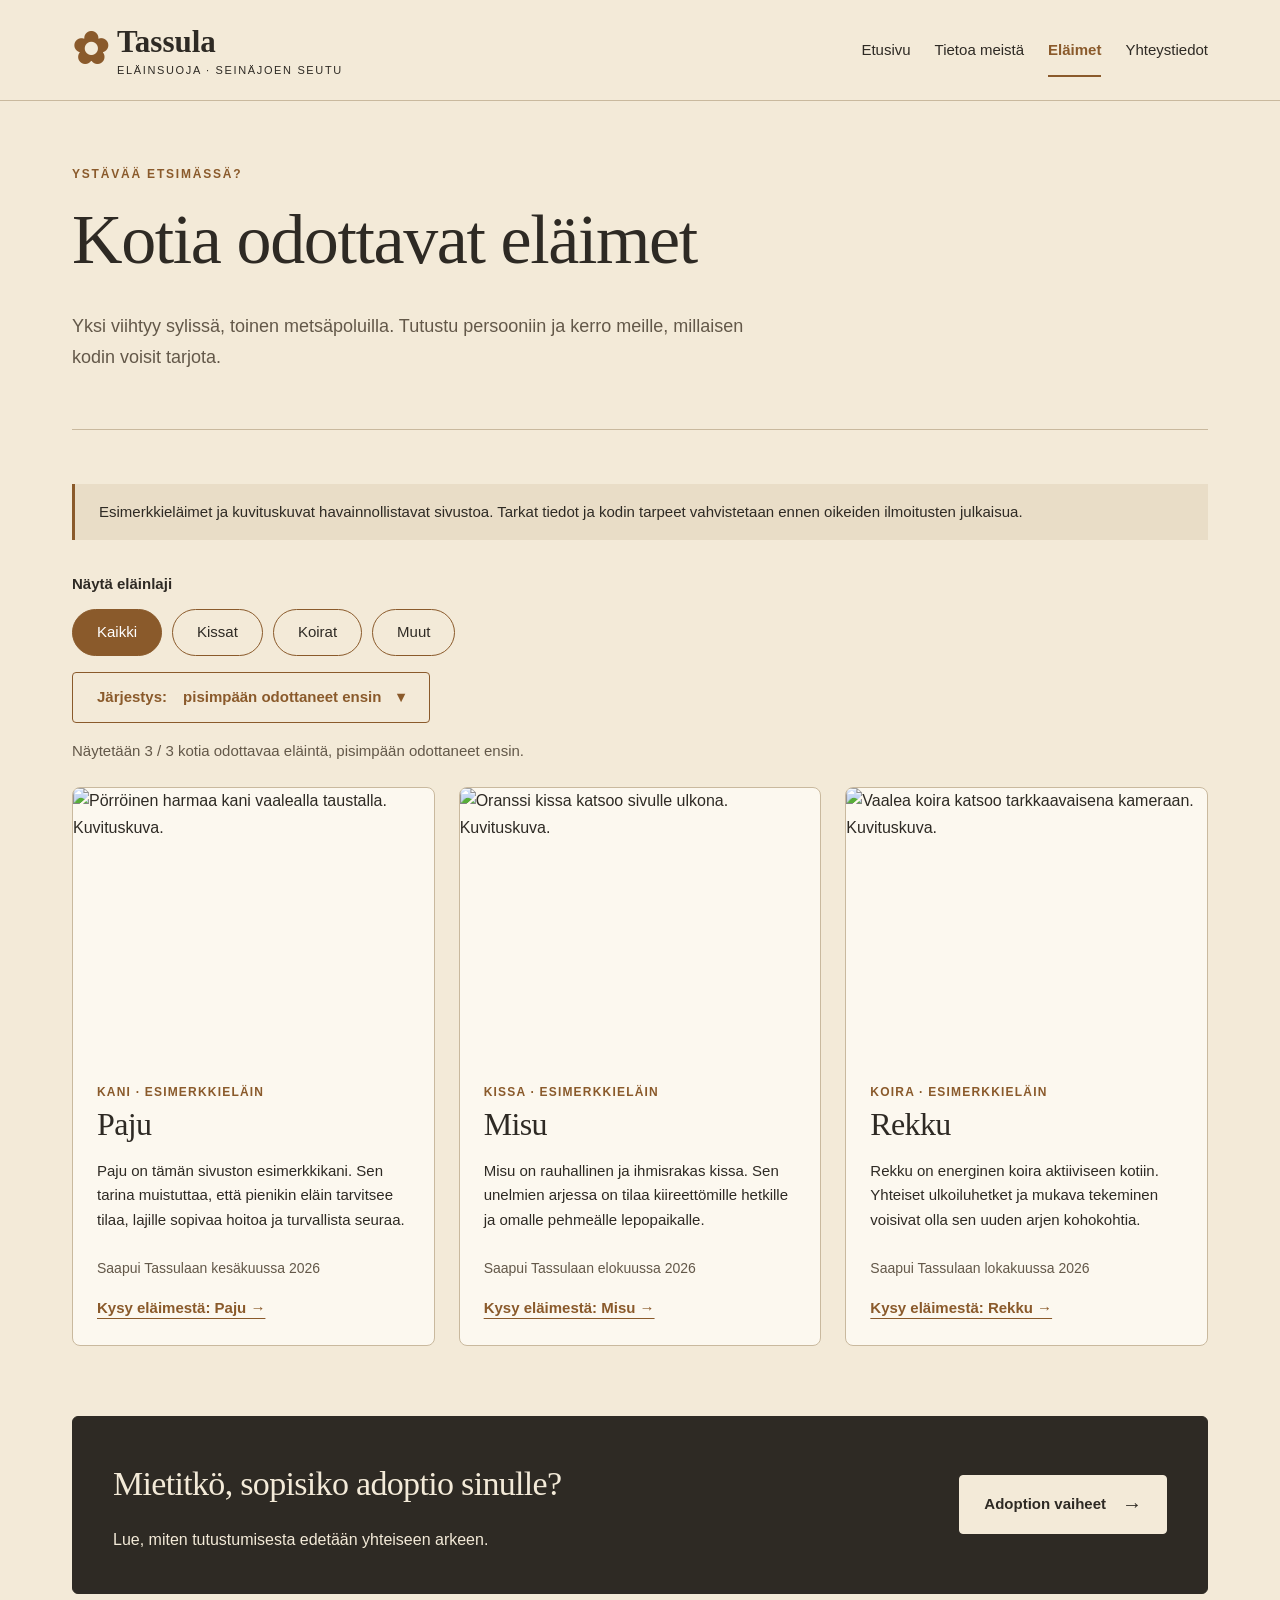
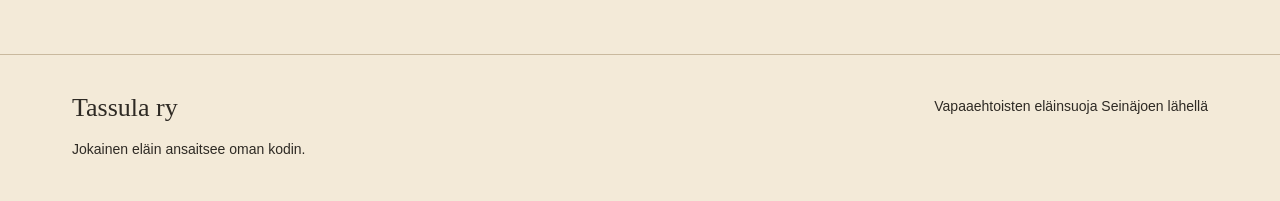
==== listing.html @ 734284c8 "Merge JS into one app.js, add sort popover and form saving" ====
<!doctype html>
<html lang="fi"><head><meta charset="UTF-8"><meta name="viewport" content="width=device-width, initial-scale=1.0"><meta name="description" content="Tassula ry – kotia odottavat eläimet, adoption vaiheet ja adoptiokysely."><title>Kotia odottavat eläimet | Tassula ry</title><link rel="stylesheet" href="style.css"><script src="app.js" defer></script></head><body>
<a class="skip" href="#sisalto">Siirry sisältöön</a><header class="site-header"><div class="header-inner"><a class="brand" href="index.html" aria-label="Tassula ry – etusivu"><span class="brand-icon" aria-hidden="true">✿</span><span>Tassula<span class="brand-sub">ELÄINSUOJA · SEINÄJOEN SEUTU</span></span></a><nav aria-label="Päävalikko"><ul><li><a href="index.html">Etusivu</a></li><li><a href="about.html">Tietoa meistä</a></li><li><a href="listing.html" aria-current="page">Eläimet</a></li><li><a href="contact.html">Yhteystiedot</a></li></ul></nav></div></header>
<main id="sisalto" tabindex="-1"><section class="page-intro"><p class="eyebrow">YSTÄVÄÄ ETSIMÄSSÄ?</p><h1>Kotia odottavat eläimet</h1><p class="lead">Yksi viihtyy sylissä, toinen metsäpoluilla. Tutustu persooniin ja kerro meille, millaisen kodin voisit tarjota.</p></section><section class="section listing-section" aria-label="Eläinlista"><p class="notice">Esimerkkieläimet ja kuvituskuvat havainnollistavat sivustoa. Tarkat tiedot ja kodin tarpeet vahvistetaan ennen oikeiden ilmoitusten julkaisua.</p><fieldset class="filters" id="filters" hidden><legend>Näytä eläinlaji</legend><div class="filter-options"><label><input type="radio" name="species" value="all" checked><span>Kaikki</span></label><label><input type="radio" name="species" value="cat"><span>Kissat</span></label><label><input type="radio" name="species" value="dog"><span>Koirat</span></label><label><input type="radio" name="species" value="other"><span>Muut</span></label></div></fieldset><div class="sort" id="sort" hidden><button type="button" class="button secondary sort-toggle" popovertarget="sort-menu" aria-expanded="false">Järjestys: <span id="sort-label">pisimpään odottaneet ensin</span> <span aria-hidden="true">▾</span></button><div id="sort-menu" class="sort-menu" popover><p class="sort-title">Järjestä eläimet</p><ul><li><button type="button" data-sort="waiting" aria-pressed="true">Pisimpään odottaneet ensin</button></li><li><button type="button" data-sort="name" aria-pressed="false">Nimen mukaan (A–Ö)</button></li></ul></div></div><p id="result-count" role="status" aria-live="polite" aria-atomic="true"></p><div class="animal-grid" id="animal-list"></div><p id="empty-state" class="notice" hidden>Tässä ryhmässä ei juuri nyt ole kotia odottavia eläimiä. Kokeile toista eläinlajia.</p><noscript><p>Eläinlista ja suodatus tarvitsevat JavaScriptin. Ota JavaScript käyttöön selaimessasi.</p></noscript></section><section class="cta"><div><h2>Mietitkö, sopisiko adoptio sinulle?</h2><p>Lue, miten tutustumisesta edetään yhteiseen arkeen.</p></div><a class="button light" href="about.html#adoptio">Adoption vaiheet <span aria-hidden="true">→</span></a></section></main>
<footer><div class="footer-inner"><div><strong>Tassula ry</strong><p>Jokainen eläin ansaitsee oman kodin.</p></div><div><p>Vapaaehtoisten eläinsuoja Seinäjoen lähellä</p></div></div></footer></body></html>
---- style.css ----
/* ==========================================================
   Tassula ry – style.css
   Yksi tyylitiedosto kaikille neljälle sivulle.

   Järjestys:
   1. Tokenit: värit, fontit ja välit (:root)
   2. Tumma tila
   3. Perusasetukset
   4. Yhteiset osat: ohituslinkki, header, valikko, footer
   5. Tekstit ja painikkeet
   6. Etusivu
   7. Eläinkortit ja eläinlista
   8. Tietoa meistä
   9. Yhteystiedot ja lomake
   10. Isommat näytöt (mobiili ensin: min-width)
   11. Käyttäjän asetukset: hover ja vähennetty liike

   Mobiili ensin: kohdat 1–9 ovat puhelinversio.
   Kohta 10 lisää asettelua, kun tilaa on enemmän.
   ========================================================== */


/* ---------- 1. Tokenit ---------- */

:root {
  color-scheme: light dark;

  /* Värit: "vanha paperi" toimeksiannosta */
  --bg: #f3ead8;             /* tausta, vanha paperi */
  --surface: #fcf8ef;        /* kortit, lomake */
  --surface-alt: #e9ddc7;    /* huomautuslaatikot */
  --text: #2e2a24;           /* teksti, tummanruskea */
  --muted: #635849;          /* aputekstit */
  --accent: #8a5a2b;         /* nahanruskea korostus: linkit, painikkeet */
  --accent-hover: #6c431d;   /* painike hiiren alla */
  --on-accent: #ffffff;      /* teksti korostusvärin päällä */
  --line: #c9b99e;           /* erotinviivat */
  --field-bg: #fffdf8;       /* lomakekentän tausta */
  --field-border: #8d7b63;   /* lomakekentän reuna */
  --error: #8c2721;          /* virheilmoitukset */
  --invert-bg: #2e2a24;      /* tumma kehotusalue sivun lopussa */
  --invert-text: #f3ead8;
  --invert-accent: #e1bb91;
  --invert-border: #2e2a24;
  --focus: #2e2a24;          /* näppäimistöfokuksen reunus */
  --shadow: rgb(46 42 36 / 0.25);    /* popover-valikon varjo */
  --backdrop: rgb(46 42 36 / 0.2);   /* sivu valikon takana */

  /* Fontit: kaksi järjestelmäfonttia, ei latausta */
  --font-heading: Georgia, "Times New Roman", serif;
  --font-text: Arial, Helvetica, sans-serif;

  /* Välit */
  --space-xs: 0.25rem;
  --space-s: 0.5rem;
  --space-m: 1rem;
  --space-l: 1.5rem;
  --space-xl: 2rem;
  --space-2xl: 3rem;
  --space-3xl: 4rem;

  /* Mitat */
  --page-width: 75rem;
  --page-padding: 1.25rem;
  --radius: 6px;
  --radius-card: 8px;
}


/* ---------- 2. Tumma tila ----------
   Muu CSS käyttää vain var()-arvoja, joten tumma tila
   vaihtaa pelkät tokenit. Korostusväri vaalenee, koska
   #8a5a2b tummalla taustalla olisi vain 2.98:1. */

@media (prefers-color-scheme: dark) {
  :root {
    --bg: #1d1915;
    --surface: #27211b;
    --surface-alt: #342b22;
    --text: #f1e9dd;
    --muted: #cdbfaa;
    --accent: #e2aa6f;
    --accent-hover: #f2c896;
    --on-accent: #1d1915;
    --line: #4d4236;
    --field-bg: #16130f;
    --field-border: #9c8b74;
    --error: #ffab9e;
    --invert-bg: #2f2720;
    --invert-text: #f1e9dd;
    --invert-accent: #e8b27a;
    --invert-border: #5a4b3c;
    --focus: #f1e9dd;
    --shadow: rgb(0 0 0 / 0.6);
    --backdrop: rgb(0 0 0 / 0.45);
  }
}


/* ---------- 3. Perusasetukset ---------- */

*,
*::before,
*::after {
  box-sizing: border-box;
}

/* Header ylhäällä, footer alhaalla myös lyhyillä sivuilla */
body {
  margin: 0;
  min-height: 100dvh;
  display: grid;
  grid-template-rows: auto 1fr auto;
  background: var(--bg);
  color: var(--text);
  font-family: var(--font-text);
  font-size: 1rem;
  line-height: 1.65;
  overflow-wrap: break-word;
}

main {
  width: 100%;
  min-width: 0;
  max-width: var(--page-width);
  margin-inline: auto;
  padding-inline: var(--page-padding);
}

/* Ohituslinkki vie fokuksen mainiin: ei reunusta koko sisällön ympärille */
main:focus {
  outline: none;
}

img {
  display: block;
  max-width: 100%;
  height: auto;
}

button,
input,
textarea,
select {
  font: inherit;
}

a {
  color: var(--accent);
  text-underline-offset: 0.3em;
}

/* Näkyvä fokus jokaiselle linkille, painikkeelle ja kentälle */
:focus-visible {
  outline: 3px solid var(--focus);
  outline-offset: 4px;
}

[hidden] {
  display: none;
}

/* Piilotettu näkyvistä, mutta ruudunlukija lukee */
.sr-only {
  position: absolute;
  width: 1px;
  height: 1px;
  padding: 0;
  margin: -1px;
  overflow: hidden;
  clip: rect(0, 0, 0, 0);
  white-space: nowrap;
  border: 0;
}


/* ---------- 4. Yhteiset osat ---------- */

.skip {
  position: fixed;
  top: -100px;
  left: var(--space-m);
  z-index: 10;
  padding: var(--space-s) var(--space-m);
  background: var(--text);
  color: var(--bg);
}

.skip:focus {
  top: var(--space-s);
}

.site-header {
  border-bottom: 1px solid var(--line);
}

.header-inner {
  max-width: var(--page-width);
  margin-inline: auto;
  padding: var(--space-l) var(--page-padding) var(--space-s);
  display: flex;
  flex-direction: column;
  gap: var(--space-s);
}

.brand {
  display: flex;
  align-items: center;
  gap: var(--space-s);
  color: var(--text);
  font-family: var(--font-heading);
  font-size: 1.75rem;
  font-weight: bold;
  line-height: 1.15;
  text-decoration: none;
}

.brand-icon {
  font-size: 2.5rem;
  color: var(--accent);
}

.brand-sub {
  display: block;
  margin-top: var(--space-xs);
  font-family: var(--font-text);
  font-size: 0.6875rem;
  font-weight: normal;
  letter-spacing: 0.15em;
}

nav ul {
  display: flex;
  flex-wrap: wrap;
  gap: 0 var(--space-l);
  margin: 0;
  padding: 0;
  list-style: none;
}

/* Isot napautuskohteet: noin 48 px korkea linkki */
nav a {
  display: inline-block;
  padding: 0.75rem 0;
  color: var(--text);
  font-size: 0.9375rem;
  text-decoration: none;
}

nav a[aria-current="page"] {
  color: var(--accent);
  font-weight: bold;
  box-shadow: 0 2px var(--accent);
}

footer {
  border-top: 1px solid var(--line);
}

.footer-inner {
  max-width: var(--page-width);
  margin-inline: auto;
  padding: var(--space-l) var(--page-padding);
  display: flex;
  flex-direction: column;
  gap: var(--space-m);
  font-size: 0.875rem;
}

.footer-inner strong {
  font-family: var(--font-heading);
  font-size: 1.625rem;
  font-weight: normal;
}

.footer-inner p {
  margin: var(--space-s) 0;
}


/* ---------- 5. Tekstit ja painikkeet ---------- */

h1,
h2,
h3 {
  font-family: var(--font-heading);
  font-weight: normal;
  line-height: 1.12;
  letter-spacing: -0.02em;
}

h1 {
  font-size: clamp(2.25rem, 6vw, 4.375rem);
  margin: var(--space-m) 0 var(--space-xl);
}

h2 {
  font-size: clamp(1.75rem, 3.5vw, 2.625rem);
  margin: var(--space-s) 0 var(--space-l);
}

h3 {
  font-size: 1.6875rem;
  margin: 0 0 var(--space-m);
}

p {
  margin: 0 0 var(--space-l);
}

.eyebrow {
  margin-bottom: var(--space-m);
  color: var(--accent);
  font-size: 0.75rem;
  font-weight: bold;
  letter-spacing: 0.15em;
}

.lead {
  max-width: 42rem;
  color: var(--muted);
  font-size: 1.125rem;
  line-height: 1.7;
}

.small,
.hint {
  color: var(--muted);
  font-size: 0.875rem;
}

.text-link {
  font-size: 0.9375rem;
  font-weight: bold;
}

.notice {
  padding: var(--space-m) var(--space-l);
  border-left: 3px solid var(--accent);
  background: var(--surface-alt);
  color: var(--text);
  font-size: 0.9375rem;
}

.notice p {
  margin: var(--space-s) 0 0;
}

.button {
  display: inline-flex;
  align-items: center;
  justify-content: center;
  gap: var(--space-m);
  min-height: 48px;
  max-width: 100%;
  padding: 0.75rem var(--space-l);
  border: 1px solid var(--accent);
  border-radius: 4px;
  background: var(--accent);
  color: var(--on-accent);
  font-size: 0.9375rem;
  font-weight: bold;
  text-align: center;
  text-decoration: none;
  cursor: pointer;
  transition: background-color 0.15s, color 0.15s;
}

.button span {
  font-size: 1.25rem;
}

/* Vaalea painike tummalla kehotusalueella */
.button.light {
  border-color: var(--invert-text);
  background: var(--invert-text);
  color: var(--invert-bg);
}

/* Toissijainen painike: vain reunus (Järjestys, Tyhjennä lomake) */
.button.secondary {
  background: transparent;
  color: var(--accent);
}

.section {
  padding: var(--space-xl) 0;
}

.section-heading {
  display: flex;
  flex-direction: column;
  align-items: flex-start;
  margin-bottom: var(--space-l);
}

/* Tumma kehotusalue sivun lopussa */
.cta {
  --focus: var(--invert-text);   /* fokusreunus näkyy myös tummalla taustalla */
  display: flex;
  flex-direction: column;
  align-items: flex-start;
  gap: var(--space-l);
  margin: var(--space-m) 0 var(--space-xl);
  padding: var(--space-l);
  border: 1px solid var(--invert-border);
  border-radius: var(--radius);
  background: var(--invert-bg);
  color: var(--invert-text);
}

.cta h2 {
  font-size: 1.875rem;
}

.cta p {
  margin-bottom: 0;
}

.cta .eyebrow {
  color: var(--invert-accent);
}

.cta .button {
  flex-shrink: 0;
}

.page-intro {
  padding: var(--space-xl) 0;
  border-bottom: 1px solid var(--line);
}

.page-intro h1 {
  max-width: 53rem;
}


/* ---------- 6. Etusivu ---------- */

.hero {
  display: grid;
  gap: var(--space-xl);
  padding: var(--space-xl) 0;
}

.hero h1 em {
  color: var(--accent);
  font-weight: normal;
}

.hero .lead {
  max-width: 27rem;
  font-size: 1.0625rem;
}

.actions {
  display: flex;
  flex-wrap: wrap;
  align-items: center;
  gap: var(--space-l);
  margin: var(--space-xl) 0 var(--space-l);
}

.hero-photo {
  position: relative;
  margin: 0;
}

.hero-photo img {
  width: 100%;
  height: 25rem;
  object-fit: cover;
  object-position: center 43%;
  border-radius: 140px 140px 4px 4px;
}

.hero-photo figcaption {
  position: absolute;
  right: var(--space-m);
  bottom: var(--space-m);
  left: var(--space-m);
  padding: 0.75rem var(--space-m);
  background: var(--bg);
  font-family: var(--font-heading);
  font-size: 1rem;
  font-style: italic;
  text-align: center;
}

.intro-strip {
  padding: var(--space-xl) 0;
  border-block: 1px solid var(--line);
}

.intro-strip h2 {
  margin: var(--space-m) 0;
  font-size: 1.9375rem;
}

.intro-strip p {
  margin: 0;
}

.intro-strip > p:last-child {
  font-size: 0.9375rem;
}


/* ---------- 7. Eläinkortit ja eläinlista ---------- */

/* Niin monta 16rem:n saraketta kuin mahtuu: puhelimella yksi */
.animal-grid {
  display: grid;
  grid-template-columns: repeat(auto-fit, minmax(min(16rem, 100%), 1fr));
  gap: var(--space-l);
}

.animal-card {
  display: flex;
  flex-direction: column;
  overflow: hidden;
  border: 1px solid var(--line);
  border-radius: var(--radius-card);
  background: var(--surface);
}

.animal-card img {
  width: 100%;
  aspect-ratio: 4 / 3;
  object-fit: cover;
  object-position: center 38%;
}

.card-body {
  display: flex;
  flex: 1;
  flex-direction: column;
  padding: var(--space-l);
}

.animal-card h2,
.animal-card h3 {
  margin: var(--space-xs) 0 var(--space-m);
  font-size: 2rem;
}

.species {
  margin: 0;
  color: var(--accent);
  font-size: 0.75rem;
  font-weight: bold;
  letter-spacing: 0.1em;
  text-transform: uppercase;
}

.story {
  flex: 1;
  font-size: 0.9375rem;
}

.arrived {
  margin-bottom: var(--space-s);
  color: var(--muted);
  font-size: 0.875rem;
}

.animal-card .text-link {
  align-self: flex-start;
  margin-top: var(--space-s);
}

.listing-section {
  padding-top: var(--space-xl);
}

/* Lajisuodatin: valintanapit näkyvät pillereinä */
.filters {
  margin: var(--space-xl) 0 var(--space-m);
  padding: 0;
  border: 0;
}

.filters legend {
  margin-bottom: 0.75rem;
  padding: 0;
  font-size: 0.9375rem;
  font-weight: bold;
}

.filter-options {
  display: flex;
  flex-wrap: wrap;
  gap: 0.625rem;
}

.filter-options label {
  position: relative;
  cursor: pointer;
}

.filter-options input {
  position: absolute;
  inset: 0;
  width: 100%;
  height: 100%;
  margin: 0;
  opacity: 0;
  cursor: pointer;
}

.filter-options span {
  display: block;
  padding: 0.625rem 1.125rem;
  border: 1px solid var(--accent);
  border-radius: 30px;
  font-size: 0.9375rem;
}

.filter-options input:checked + span {
  background: var(--accent);
  color: var(--on-accent);
}

.filter-options input:focus-visible + span {
  outline: 3px solid var(--focus);
  outline-offset: 4px;
}

/* Järjestysvalikko: painike avaa popoverin (HTML:n popover-attribuutti).
   Selain hoitaa avaamisen, Escin, ulkopuolelle klikkaamisen ja fokuksen. */
.sort {
  margin-bottom: var(--space-m);
}

/* Painikkeen tekstit samankokoisina (.button span on nuolta varten isompi) */
.sort-toggle span {
  font-size: inherit;
}

.sort-menu {
  width: min(20rem, 100vw - 2rem);
  padding: var(--space-m);
  border: 1px solid var(--line);
  border-radius: var(--radius-card);
  background: var(--surface);
  color: var(--text);
  box-shadow: 0 0.5rem 1.5rem var(--shadow);
}

.sort-menu::backdrop {
  background: var(--backdrop);
}

.sort-title {
  margin: 0 0 var(--space-s);
  font-weight: bold;
}

.sort-menu ul {
  display: grid;
  gap: var(--space-xs);
  margin: 0;
  padding: 0;
  list-style: none;
}

.sort-menu button {
  width: 100%;
  min-height: 44px;
  padding: 0.625rem var(--space-m);
  border: 1px solid transparent;
  border-radius: 4px;
  background: transparent;
  color: var(--text);
  text-align: left;
  cursor: pointer;
}

/* Valittu järjestys, sama tapa kuin luennon suodatinpainikkeissa */
.sort-menu button[aria-pressed="true"] {
  background: var(--accent);
  color: var(--on-accent);
  font-weight: bold;
}

/* Tilarivi: "Näytetään 3 / 3 kotia odottavaa eläintä…" */
.listing-section [role="status"] {
  color: var(--muted);
  font-size: 0.9375rem;
}


/* ---------- 8. Tietoa meistä ---------- */

.about-split {
  display: grid;
  gap: var(--space-xl);
}

.about-split img {
  width: 100%;
  height: 21.875rem;
  object-fit: cover;
  object-position: center 35%;
  border-radius: var(--radius) 100px var(--radius) var(--radius);
}

/* Adoption vaiheet: numerot 01–04 CSS-laskurilla */
.steps {
  display: grid;
  gap: var(--space-m);
  margin: var(--space-xl) 0;
  padding: 0;
  list-style: none;
  counter-reset: step;
}

.steps li {
  position: relative;
  padding: var(--space-l) 0 0 3rem;
  border-top: 1px solid var(--line);
  counter-increment: step;
}

.steps li::before {
  content: "0" counter(step);
  position: absolute;
  left: 0;
  color: var(--accent);
  font-family: var(--font-heading);
  font-size: 1.6875rem;
}

.steps p {
  max-width: 26rem;
}


/* ---------- 9. Yhteystiedot ja lomake ---------- */

.contact-layout {
  display: grid;
  gap: var(--space-xl);
}

.contact-note h2 {
  font-size: 2rem;
}

.contact-note .notice {
  margin-top: var(--space-xl);
}

form {
  padding: var(--space-l);
  border: 1px solid var(--line);
  border-radius: var(--radius-card);
  background: var(--surface);
}

form fieldset {
  min-width: 0;
  margin: 0;
  padding: 0;
  border: 0;
}

.field {
  margin-bottom: var(--space-l);
}

.field label {
  display: block;
  margin-bottom: var(--space-s);
  font-size: 0.9375rem;
  font-weight: bold;
}

.field input,
.field select,
.field textarea {
  display: block;
  width: 100%;
  min-height: 48px;
  padding: 0.75rem;
  border: 1px solid var(--field-border);
  border-radius: 3px;
  background: var(--field-bg);
  color: var(--text);
}

.field textarea {
  resize: vertical;
}

.hint {
  margin: var(--space-s) 0;
}

.error {
  margin: var(--space-s) 0 0;
  color: var(--error);
  font-size: 0.9375rem;
  font-weight: bold;
}

.field [aria-invalid="true"] {
  border: 2px solid var(--error);
}

.error-summary {
  margin-bottom: var(--space-l);
  padding: var(--space-m);
  border: 2px solid var(--error);
}

.error-summary h2 {
  font-size: 1.5625rem;
}

.error-summary a {
  color: var(--error);
}

.success {
  padding: var(--space-m);
  border: 2px solid var(--accent);
  border-radius: var(--radius-card);
  background: var(--surface);
}

.success h2 {
  font-size: 2rem;
}

.success dt {
  margin-top: var(--space-m);
  font-weight: bold;
}

.success dd {
  margin: var(--space-xs) 0 var(--space-m);
  white-space: pre-wrap;
  overflow-wrap: anywhere;
}

/* Tarkistus- ja tyhjennyspainike rinnakkain, kapealla allekkain */
.form-actions {
  display: flex;
  flex-wrap: wrap;
  gap: var(--space-m);
}

/* Kertoo palautetusta tai tyhjennetystä kyselystä (localStorage) */
.draft-status {
  color: var(--muted);
  font-size: 0.9375rem;
}

.draft-status:empty {
  margin: 0;
}

/* Virheyhteenveto ja valmis kysely saavat fokuksen JavaScriptillä */
.error-summary:focus,
.success:focus {
  outline: 3px solid var(--focus);
  outline-offset: 4px;
}


/* ---------- 10. Isommat näytöt ---------- */

/* Tabletti ja iso puhelin vaakatasossa: 640 px ylöspäin */
@media (min-width: 40rem) {
  :root {
    --page-padding: 2rem;
  }

  .section {
    padding: 3.375rem 0;
  }

  .section-heading {
    flex-direction: row;
    justify-content: space-between;
    align-items: center;
    gap: var(--space-m);
    margin-bottom: 0;
  }

  .page-intro {
    padding: var(--space-3xl) 0 var(--space-xl);
  }

  .hero-photo img {
    height: 28.75rem;
  }

  .hero-photo figcaption {
    font-size: 1.125rem;
  }

  .intro-strip {
    display: grid;
    grid-template-columns: 1fr 1.5fr;
    align-items: center;
    gap: var(--space-xl);
    padding: 2.375rem 0;
  }

  .intro-strip > .eyebrow {
    grid-column: 1 / -1;
  }

  .intro-strip h2 {
    margin: 0;
  }

  .about-split {
    grid-template-columns: 1fr 1.1fr;
    align-items: center;
  }

  .steps {
    grid-template-columns: 1fr 1fr;
    gap: var(--space-xl);
  }

  .steps li {
    padding-left: 3.75rem;
  }

  .cta {
    padding: var(--space-xl);
  }

  .cta h2 {
    font-size: 2.125rem;
  }

  form,
  .success {
    padding: var(--space-xl);
  }

  .footer-inner {
    flex-direction: row;
    justify-content: space-between;
    padding-block: var(--space-xl);
  }
}

/* Läppäri ja työpöytä: 880 px ylöspäin */
@media (min-width: 55rem) {
  .header-inner {
    flex-direction: row;
    align-items: center;
    justify-content: space-between;
    gap: var(--space-xl);
    padding-block: var(--space-l);
  }

  .brand {
    font-size: 1.9375rem;
  }

  .brand-icon {
    font-size: 2.75rem;
  }

  .hero {
    grid-template-columns: 1.08fr 1fr;
    align-items: center;
    gap: var(--space-3xl);
    padding: 3.75rem 0;
  }

  .hero-photo img {
    height: 35rem;
    border-radius: 180px 180px var(--radius) var(--radius);
  }

  .intro-strip {
    grid-template-columns: 0.8fr 1.2fr 1.3fr;
  }

  .intro-strip > .eyebrow {
    grid-column: auto;
  }

  .about-split {
    gap: var(--space-3xl);
  }

  .about-split img {
    height: 26.25rem;
  }

  .contact-layout {
    grid-template-columns: 0.8fr 1.2fr;
    gap: 4.375rem;
  }

  .cta {
    flex-direction: row;
    align-items: center;
    justify-content: space-between;
    margin-bottom: 3.75rem;
    padding: 2.5rem;
  }

  .filter-options span {
    padding-inline: var(--space-l);
  }
}


/* ---------- 11. Käyttäjän asetukset ---------- */

/* Hover-efektit vain laitteilla, joissa on hiiri */
@media (hover: hover) {
  a:hover {
    text-decoration-thickness: 2px;
  }

  .button:hover {
    border-color: var(--accent-hover);
    background: var(--accent-hover);
    color: var(--on-accent);
  }

  .sort-menu button:hover {
    border-color: var(--accent);
  }
}

@media (prefers-reduced-motion: reduce) {
  .button {
    transition: none;
  }
}
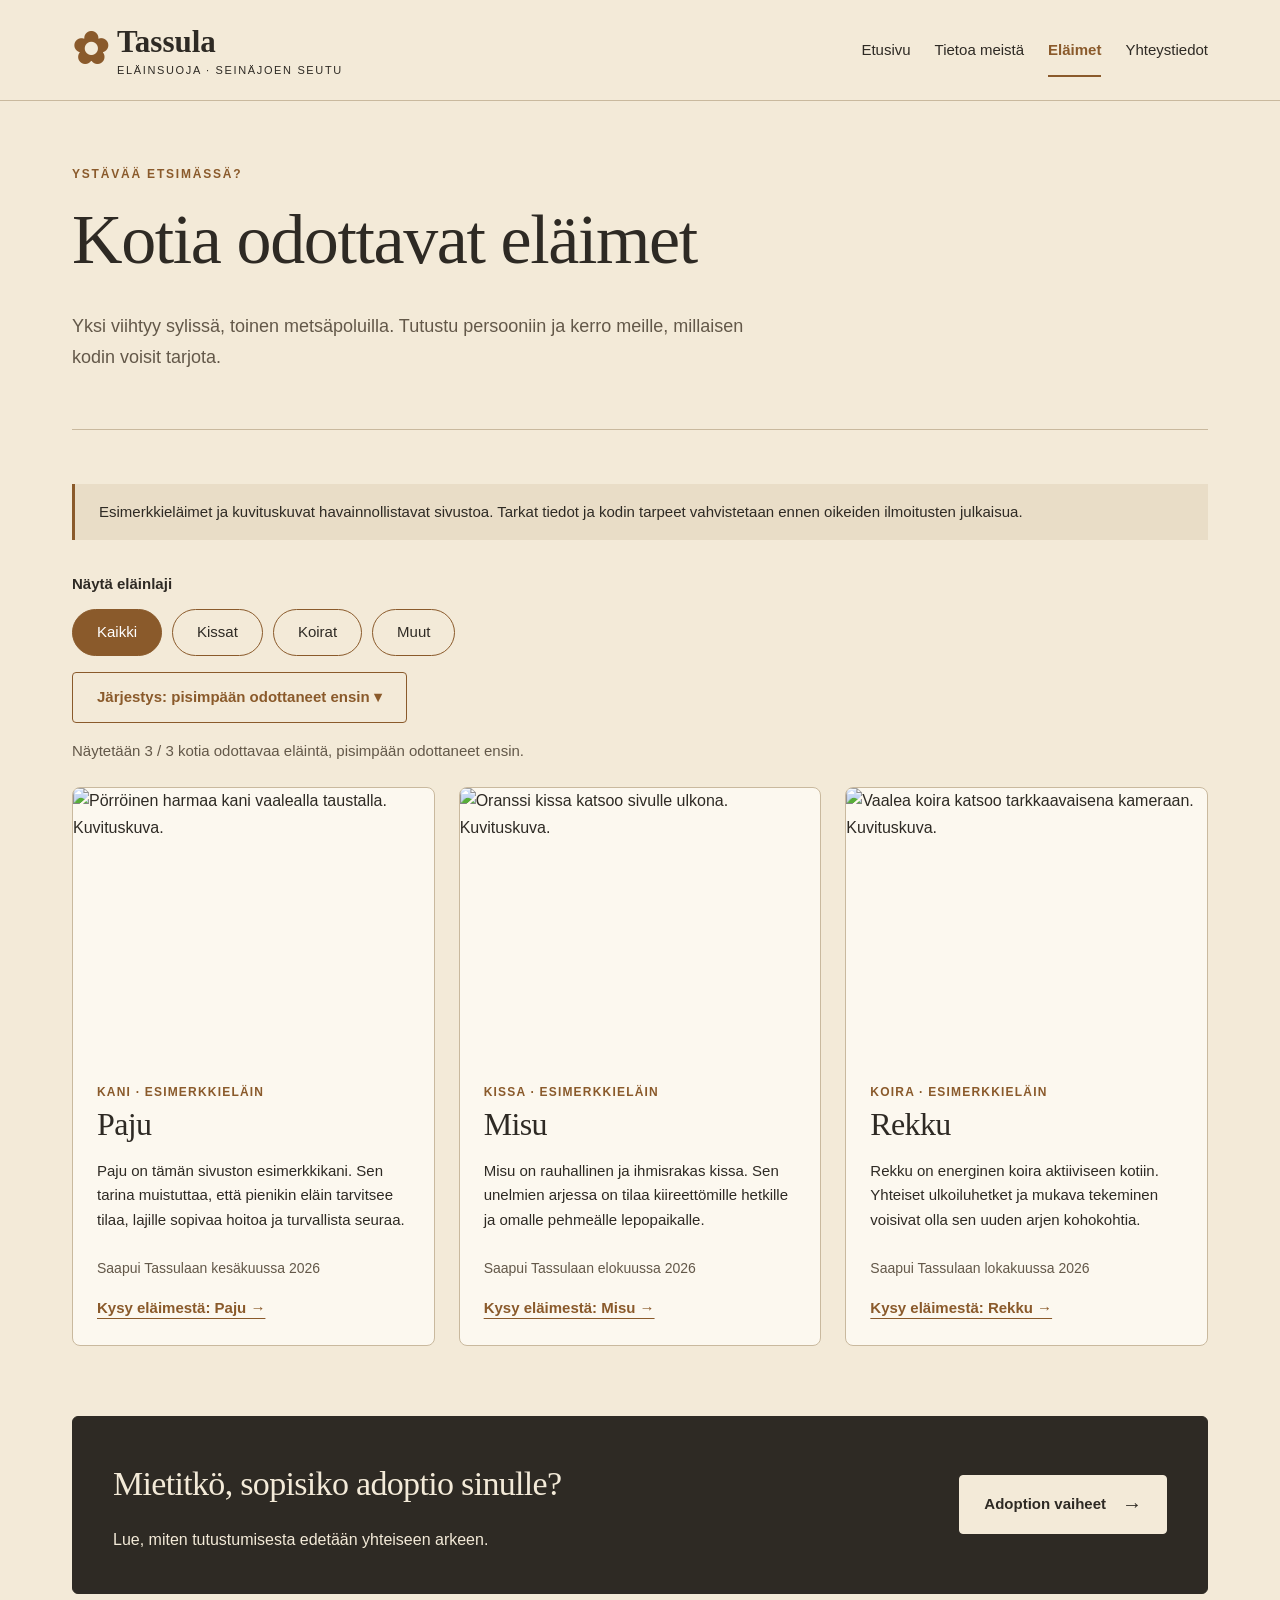
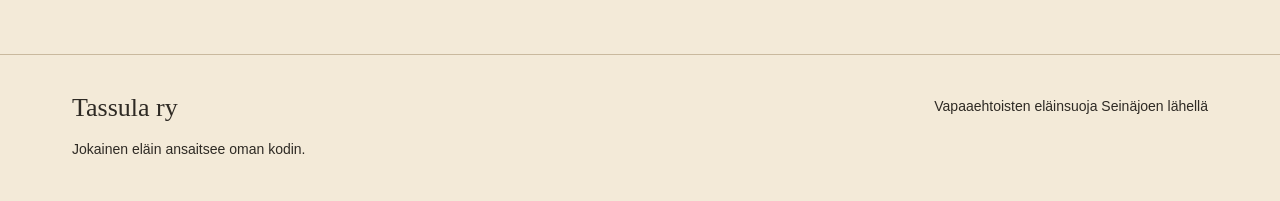
==== commit cecc0030: "Remove aria-expanded from popover button (W3C-validator)" ====
--- a/listing.html
+++ b/listing.html
@@ -1,5 +1,5 @@
 <!doctype html>
 <html lang="fi"><head><meta charset="UTF-8"><meta name="viewport" content="width=device-width, initial-scale=1.0"><meta name="description" content="Tassula ry – kotia odottavat eläimet, adoption vaiheet ja adoptiokysely."><title>Kotia odottavat eläimet | Tassula ry</title><link rel="stylesheet" href="style.css"><script src="app.js" defer></script></head><body>
 <a class="skip" href="#sisalto">Siirry sisältöön</a><header class="site-header"><div class="header-inner"><a class="brand" href="index.html" aria-label="Tassula ry – etusivu"><span class="brand-icon" aria-hidden="true">✿</span><span>Tassula<span class="brand-sub">ELÄINSUOJA · SEINÄJOEN SEUTU</span></span></a><nav aria-label="Päävalikko"><ul><li><a href="index.html">Etusivu</a></li><li><a href="about.html">Tietoa meistä</a></li><li><a href="listing.html" aria-current="page">Eläimet</a></li><li><a href="contact.html">Yhteystiedot</a></li></ul></nav></div></header>
-<main id="sisalto" tabindex="-1"><section class="page-intro"><p class="eyebrow">YSTÄVÄÄ ETSIMÄSSÄ?</p><h1>Kotia odottavat eläimet</h1><p class="lead">Yksi viihtyy sylissä, toinen metsäpoluilla. Tutustu persooniin ja kerro meille, millaisen kodin voisit tarjota.</p></section><section class="section listing-section" aria-label="Eläinlista"><p class="notice">Esimerkkieläimet ja kuvituskuvat havainnollistavat sivustoa. Tarkat tiedot ja kodin tarpeet vahvistetaan ennen oikeiden ilmoitusten julkaisua.</p><fieldset class="filters" id="filters" hidden><legend>Näytä eläinlaji</legend><div class="filter-options"><label><input type="radio" name="species" value="all" checked><span>Kaikki</span></label><label><input type="radio" name="species" value="cat"><span>Kissat</span></label><label><input type="radio" name="species" value="dog"><span>Koirat</span></label><label><input type="radio" name="species" value="other"><span>Muut</span></label></div></fieldset><div class="sort" id="sort" hidden><button type="button" class="button secondary sort-toggle" popovertarget="sort-menu" aria-expanded="false">Järjestys: <span id="sort-label">pisimpään odottaneet ensin</span> <span aria-hidden="true">▾</span></button><div id="sort-menu" class="sort-menu" popover><p class="sort-title">Järjestä eläimet</p><ul><li><button type="button" data-sort="waiting" aria-pressed="true">Pisimpään odottaneet ensin</button></li><li><button type="button" data-sort="name" aria-pressed="false">Nimen mukaan (A–Ö)</button></li></ul></div></div><p id="result-count" role="status" aria-live="polite" aria-atomic="true"></p><div class="animal-grid" id="animal-list"></div><p id="empty-state" class="notice" hidden>Tässä ryhmässä ei juuri nyt ole kotia odottavia eläimiä. Kokeile toista eläinlajia.</p><noscript><p>Eläinlista ja suodatus tarvitsevat JavaScriptin. Ota JavaScript käyttöön selaimessasi.</p></noscript></section><section class="cta"><div><h2>Mietitkö, sopisiko adoptio sinulle?</h2><p>Lue, miten tutustumisesta edetään yhteiseen arkeen.</p></div><a class="button light" href="about.html#adoptio">Adoption vaiheet <span aria-hidden="true">→</span></a></section></main>
+<main id="sisalto" tabindex="-1"><section class="page-intro"><p class="eyebrow">YSTÄVÄÄ ETSIMÄSSÄ?</p><h1>Kotia odottavat eläimet</h1><p class="lead">Yksi viihtyy sylissä, toinen metsäpoluilla. Tutustu persooniin ja kerro meille, millaisen kodin voisit tarjota.</p></section><section class="section listing-section" aria-label="Eläinlista"><p class="notice">Esimerkkieläimet ja kuvituskuvat havainnollistavat sivustoa. Tarkat tiedot ja kodin tarpeet vahvistetaan ennen oikeiden ilmoitusten julkaisua.</p><fieldset class="filters" id="filters" hidden><legend>Näytä eläinlaji</legend><div class="filter-options"><label><input type="radio" name="species" value="all" checked><span>Kaikki</span></label><label><input type="radio" name="species" value="cat"><span>Kissat</span></label><label><input type="radio" name="species" value="dog"><span>Koirat</span></label><label><input type="radio" name="species" value="other"><span>Muut</span></label></div></fieldset><div class="sort" id="sort" hidden><button type="button" class="button secondary sort-toggle" popovertarget="sort-menu">Järjestys: <span id="sort-label">pisimpään odottaneet ensin</span> <span aria-hidden="true">▾</span></button><div id="sort-menu" class="sort-menu" popover><p class="sort-title">Järjestä eläimet</p><ul><li><button type="button" data-sort="waiting" aria-pressed="true">Pisimpään odottaneet ensin</button></li><li><button type="button" data-sort="name" aria-pressed="false">Nimen mukaan (A–Ö)</button></li></ul></div></div><p id="result-count" role="status" aria-live="polite" aria-atomic="true"></p><div class="animal-grid" id="animal-list"></div><p id="empty-state" class="notice" hidden>Tässä ryhmässä ei juuri nyt ole kotia odottavia eläimiä. Kokeile toista eläinlajia.</p><noscript><p>Eläinlista ja suodatus tarvitsevat JavaScriptin. Ota JavaScript käyttöön selaimessasi.</p></noscript></section><section class="cta"><div><h2>Mietitkö, sopisiko adoptio sinulle?</h2><p>Lue, miten tutustumisesta edetään yhteiseen arkeen.</p></div><a class="button light" href="about.html#adoptio">Adoption vaiheet <span aria-hidden="true">→</span></a></section></main>
 <footer><div class="footer-inner"><div><strong>Tassula ry</strong><p>Jokainen eläin ansaitsee oman kodin.</p></div><div><p>Vapaaehtoisten eläinsuoja Seinäjoen lähellä</p></div></div></footer></body></html>
--- a/style.css
+++ b/style.css
@@ -44,7 +44,6 @@
   --invert-border: #2e2a24;
   --focus: #2e2a24;          /* näppäimistöfokuksen reunus */
   --shadow: rgb(46 42 36 / 0.25);    /* popover-valikon varjo */
-  --backdrop: rgb(46 42 36 / 0.2);   /* sivu valikon takana */
 
   /* Fontit: kaksi järjestelmäfonttia, ei latausta */
   --font-heading: Georgia, "Times New Roman", serif;
@@ -92,7 +91,6 @@
     --invert-border: #5a4b3c;
     --focus: #f1e9dd;
     --shadow: rgb(0 0 0 / 0.6);
-    --backdrop: rgb(0 0 0 / 0.45);
   }
 }
 
@@ -627,9 +625,18 @@
 }
 
 /* Järjestysvalikko: painike avaa popoverin (HTML:n popover-attribuutti).
-   Selain hoitaa avaamisen, Escin, ulkopuolelle klikkaamisen ja fokuksen. */
+   Selain hoitaa avaamisen, Escin, ulkopuolelle klikkaamisen ja fokuksen.
+   Popoverille ei anneta displayta: se kumoaisi selaimen piilotuksen. */
 .sort {
   margin-bottom: var(--space-m);
+}
+
+/* Ankkuri, jonka alle valikko sijoitetaan.
+   inline-block: teksti rivittyy kapealla näytöllä tavallisena tekstinä. */
+.sort-toggle {
+  display: inline-block;
+  text-align: left;
+  anchor-name: --sort;
 }
 
 /* Painikkeen tekstit samankokoisina (.button span on nuolta varten isompi) */
@@ -638,6 +645,14 @@
 }
 
 .sort-menu {
+  /* Ankkurisijoittelu: painikkeen alle, tasattuna sen vasempaan reunaan.
+     Jos alla ei ole tilaa, valikko kääntyy painikkeen yläpuolelle.
+     Vanhemmassa selaimessa valikko avautuu keskelle ja toimii silti. */
+  position-anchor: --sort;
+  position-area: bottom span-right;
+  position-try-fallbacks: flip-block;
+  inset: auto;
+  margin: var(--space-xs) 0 0;
   width: min(20rem, 100vw - 2rem);
   padding: var(--space-m);
   border: 1px solid var(--line);
@@ -645,10 +660,6 @@
   background: var(--surface);
   color: var(--text);
   box-shadow: 0 0.5rem 1.5rem var(--shadow);
-}
-
-.sort-menu::backdrop {
-  background: var(--backdrop);
 }
 
 .sort-title {
@@ -851,6 +862,20 @@
   gap: var(--space-m);
 }
 
+/* "Kysely on valmis" -tilarivi lomakkeen alla (role="status") */
+.form-status:not(:empty) {
+  margin: var(--space-l) 0;
+  padding: var(--space-m) var(--space-l);
+  border-left: 3px solid var(--accent);
+  background: var(--surface-alt);
+  color: var(--text);
+  font-weight: bold;
+}
+
+.form-status:empty {
+  margin: 0;
+}
+
 /* Kertoo palautetusta tai tyhjennetystä kyselystä (localStorage) */
 .draft-status {
   color: var(--muted);
